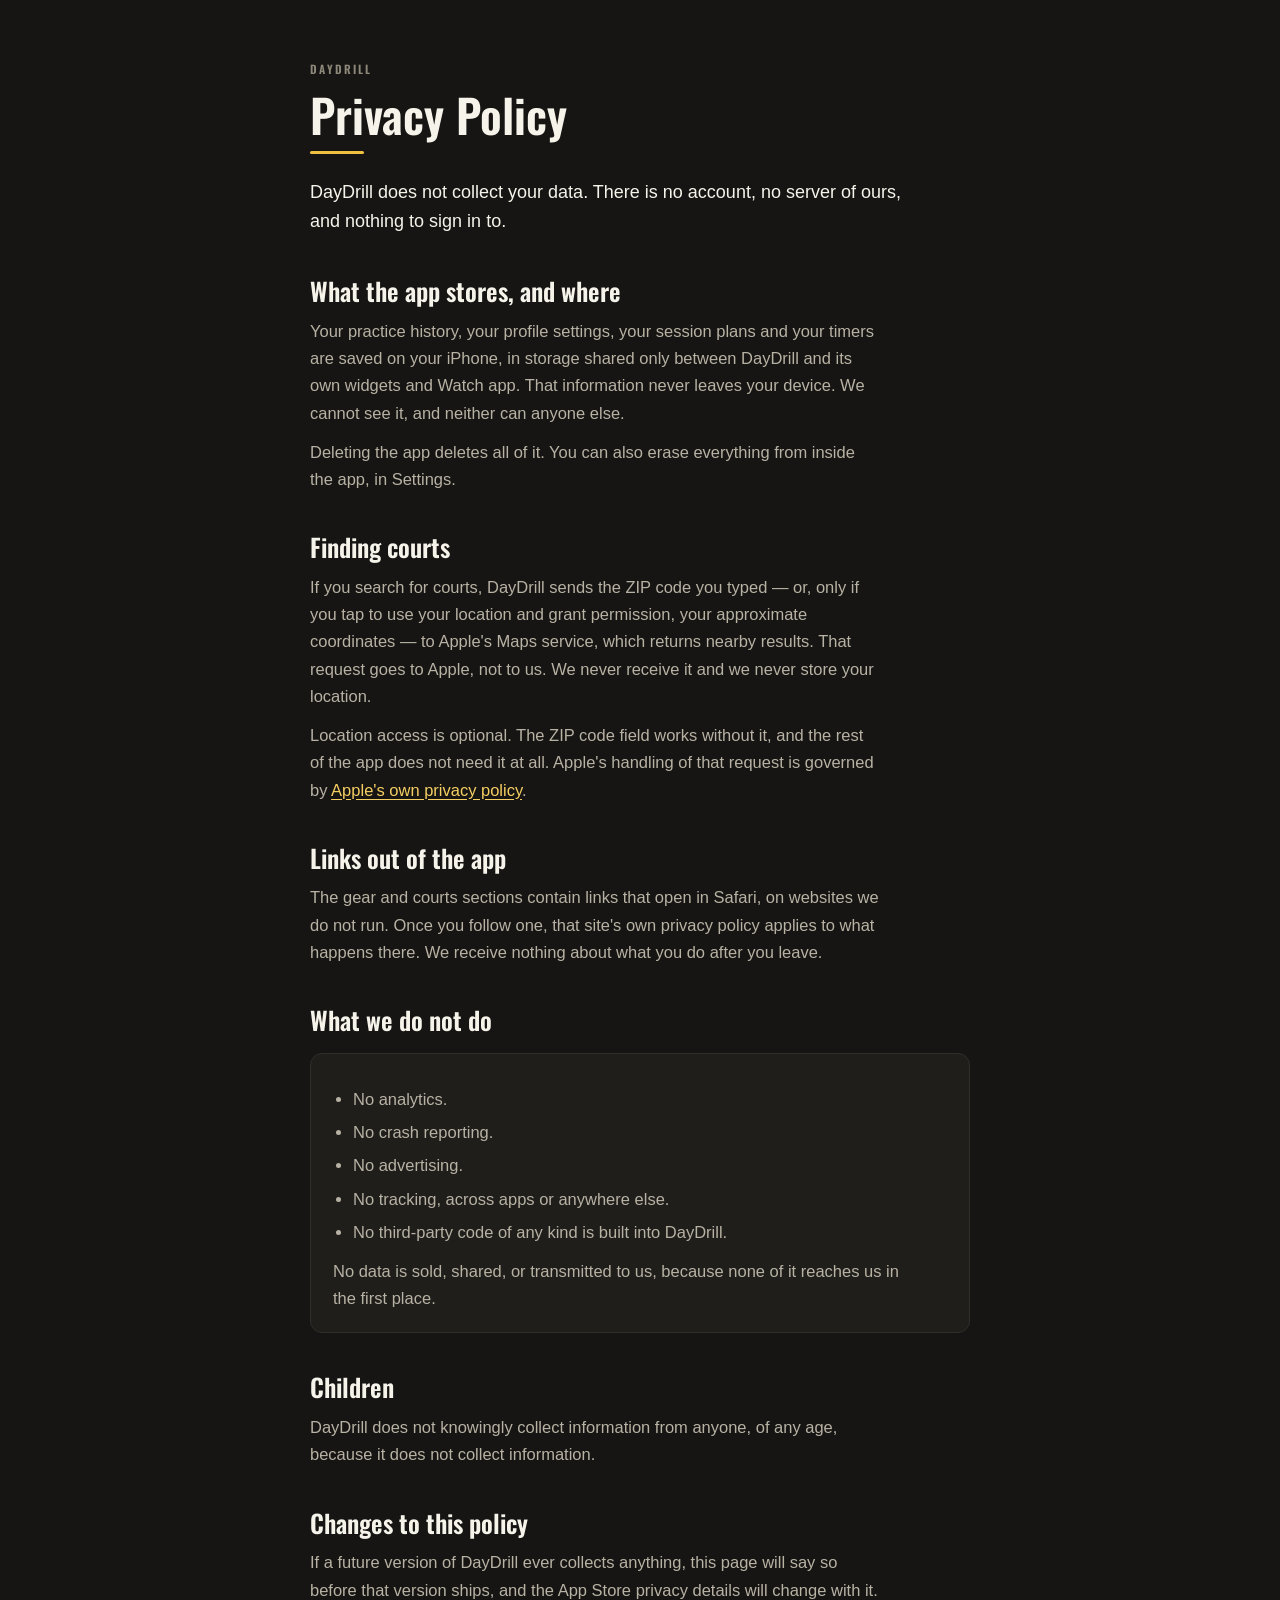
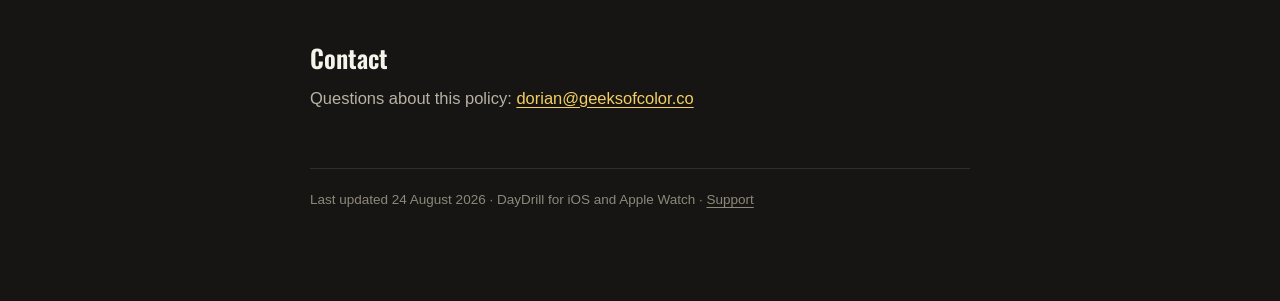
==== privacy.html @ c5a78f8f "DayDrill support and privacy pages Source of truth is site/ in the DrillDay repo. This is the publis" ====
<!doctype html>
<html lang="en">
<head>
<meta charset="utf-8">
<meta name="viewport" content="width=device-width, initial-scale=1">
<title>DayDrill — Privacy Policy</title>
<meta name="description" content="DayDrill does not collect your data. Everything stays on your iPhone.">
<link rel="preconnect" href="https://fonts.googleapis.com">
<link rel="preconnect" href="https://fonts.gstatic.com" crossorigin>
<link rel="stylesheet" href="https://fonts.googleapis.com/css2?family=Oswald:wght@600&display=swap">
<link rel="stylesheet" href="_style.css">
</head>
<body>
<div class="wrap">

<header>
  <span class="kicker">DayDrill</span>
  <h1>Privacy Policy</h1>
  <div class="rule"></div>
  <p class="lead">DayDrill does not collect your data. There is no account, no server of ours, and nothing to sign in to.</p>
</header>

<h2>What the app stores, and where</h2>
<p>Your practice history, your profile settings, your session plans and your timers are saved on your iPhone, in storage shared only between DayDrill and its own widgets and Watch app. That information never leaves your device. We cannot see it, and neither can anyone else.</p>
<p>Deleting the app deletes all of it. You can also erase everything from inside the app, in Settings.</p>

<h2>Finding courts</h2>
<p>If you search for courts, DayDrill sends the ZIP code you typed — or, only if you tap to use your location and grant permission, your approximate coordinates — to Apple's Maps service, which returns nearby results. That request goes to Apple, not to us. We never receive it and we never store your location.</p>
<p>Location access is optional. The ZIP code field works without it, and the rest of the app does not need it at all. Apple's handling of that request is governed by <a href="https://www.apple.com/legal/privacy/">Apple's own privacy policy</a>.</p>

<h2>Links out of the app</h2>
<p>The gear and courts sections contain links that open in Safari, on websites we do not run. Once you follow one, that site's own privacy policy applies to what happens there. We receive nothing about what you do after you leave.</p>

<h2>What we do not do</h2>
<div class="card">
<ul>
  <li>No analytics.</li>
  <li>No crash reporting.</li>
  <li>No advertising.</li>
  <li>No tracking, across apps or anywhere else.</li>
  <li>No third-party code of any kind is built into DayDrill.</li>
</ul>
<p>No data is sold, shared, or transmitted to us, because none of it reaches us in the first place.</p>
</div>

<h2>Children</h2>
<p>DayDrill does not knowingly collect information from anyone, of any age, because it does not collect information.</p>

<h2>Changes to this policy</h2>
<p>If a future version of DayDrill ever collects anything, this page will say so before that version ships, and the App Store privacy details will change with it.</p>

<h2>Contact</h2>
<p>Questions about this policy: <a href="mailto:dorian@geeksofcolor.co">dorian@geeksofcolor.co</a></p>

<footer>
  Last updated 24 August 2026 · DayDrill for iOS and Apple Watch · <a href="index.html">Support</a>
</footer>

</div>
</body>
</html>
---- _style.css ----
/* DrillDay's own tokens, dark half — the app is dark-first and these pages
   are the app's voice on the open web. Values match Sources/Models/Palette.swift. */
:root{
  --bg:#161513; --surface:#1F1E1B; --ink:#F6F3EA; --ink2:#B8B2A4; --ink3:#8E887B;
  --line:#302E29; --gold:#F0C040; --goldink:#F5CF62;
}
*{box-sizing:border-box}
body{
  margin:0; padding:0 20px 90px; background:var(--bg); color:var(--ink);
  font:16.5px/1.65 -apple-system,BlinkMacSystemFont,"Segoe UI",Inter,sans-serif;
  -webkit-font-smoothing:antialiased;
}
.wrap{max-width:660px;margin:0 auto}
header{padding:60px 0 0;display:flex;flex-direction:column;gap:12px}
.kicker{
  font-family:Oswald,"Arial Narrow",sans-serif;font-weight:600;font-size:11.5px;
  letter-spacing:.18em;text-transform:uppercase;color:var(--ink3);
}
h1{
  font-family:Oswald,"Arial Narrow",sans-serif;font-weight:600;margin:0;
  font-size:clamp(32px,7vw,46px);line-height:1.04;text-wrap:balance;
}
h2{
  font-family:Oswald,"Arial Narrow",sans-serif;font-weight:600;margin:40px 0 0;
  font-size:clamp(20px,4vw,25px);line-height:1.15;
}
/* Gold is paint, never a word. */
.rule{height:3px;width:54px;background:var(--gold);border-radius:2px}
p{margin:12px 0 0;color:var(--ink2);max-width:62ch}
p.lead{color:var(--ink);font-size:18px}
a{color:var(--goldink);text-underline-offset:3px}
a:focus-visible{outline:2px solid var(--goldink);outline-offset:3px;border-radius:3px}
ul{margin:12px 0 0;padding-left:20px;color:var(--ink2);max-width:62ch}
li{margin:6px 0}
.card{
  margin-top:18px;background:var(--surface);border:1px solid var(--line);
  border-radius:12px;padding:20px 22px;
}
.card p:first-child{margin-top:0}
footer{
  margin-top:56px;padding-top:20px;border-top:1px solid var(--line);
  color:var(--ink3);font-size:13.5px;
}
footer a{color:var(--ink3)}
@media (max-width:520px){ body{padding:0 16px 70px} .card{padding:16px} }
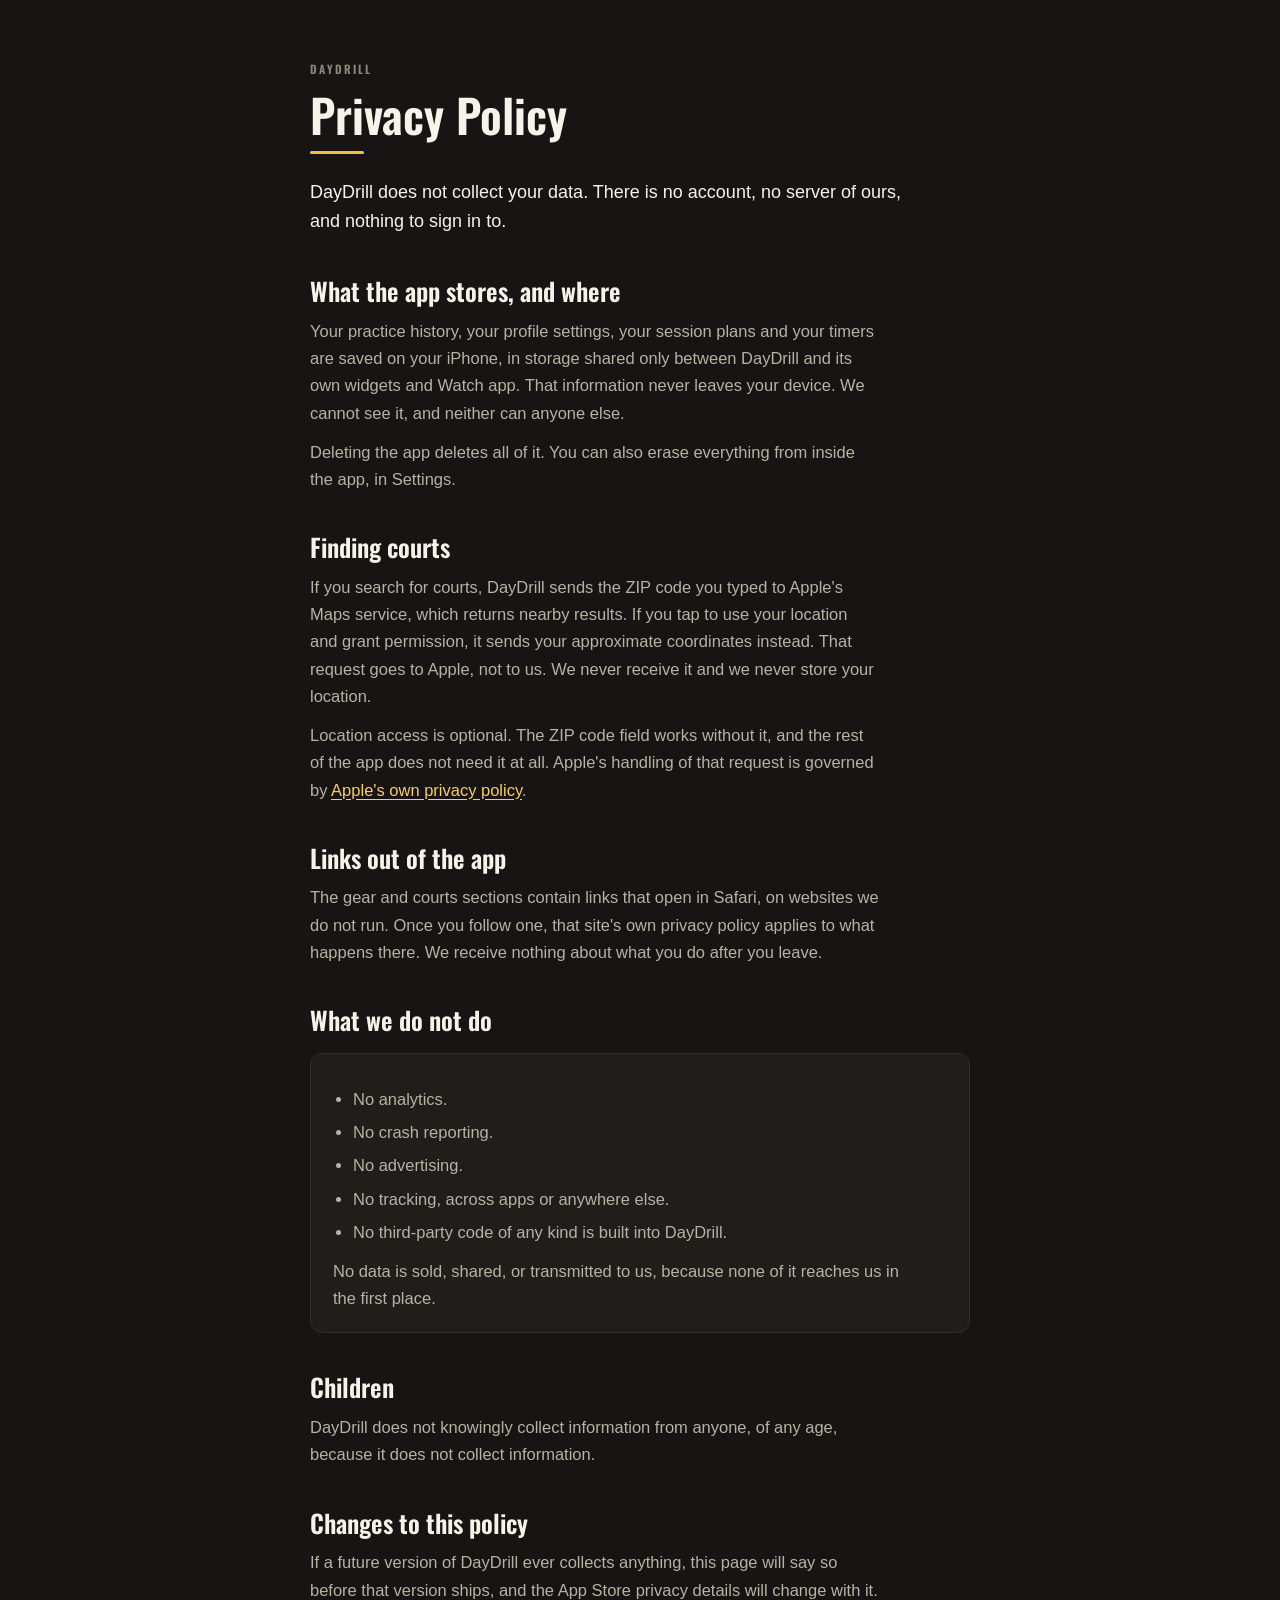
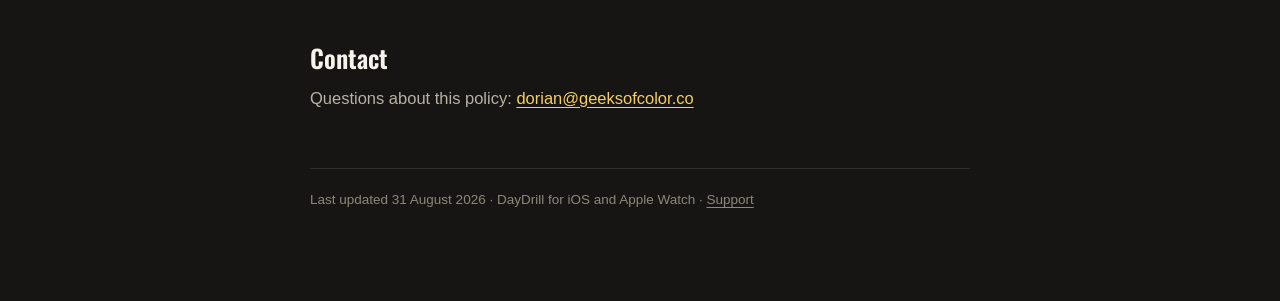
==== commit 0de00059: "Update DayDrill pages" ====
--- a/privacy.html
+++ b/privacy.html
@@ -25,7 +25,7 @@
 <p>Deleting the app deletes all of it. You can also erase everything from inside the app, in Settings.</p>
 
 <h2>Finding courts</h2>
-<p>If you search for courts, DayDrill sends the ZIP code you typed — or, only if you tap to use your location and grant permission, your approximate coordinates — to Apple's Maps service, which returns nearby results. That request goes to Apple, not to us. We never receive it and we never store your location.</p>
+<p>If you search for courts, DayDrill sends the ZIP code you typed to Apple's Maps service, which returns nearby results. If you tap to use your location and grant permission, it sends your approximate coordinates instead. That request goes to Apple, not to us. We never receive it and we never store your location.</p>
 <p>Location access is optional. The ZIP code field works without it, and the rest of the app does not need it at all. Apple's handling of that request is governed by <a href="https://www.apple.com/legal/privacy/">Apple's own privacy policy</a>.</p>
 
 <h2>Links out of the app</h2>
@@ -53,7 +53,7 @@
 <p>Questions about this policy: <a href="mailto:dorian@geeksofcolor.co">dorian@geeksofcolor.co</a></p>
 
 <footer>
-  Last updated 24 August 2026 · DayDrill for iOS and Apple Watch · <a href="index.html">Support</a>
+  Last updated 31 August 2026 · DayDrill for iOS and Apple Watch · <a href="index.html">Support</a>
 </footer>
 
 </div>
